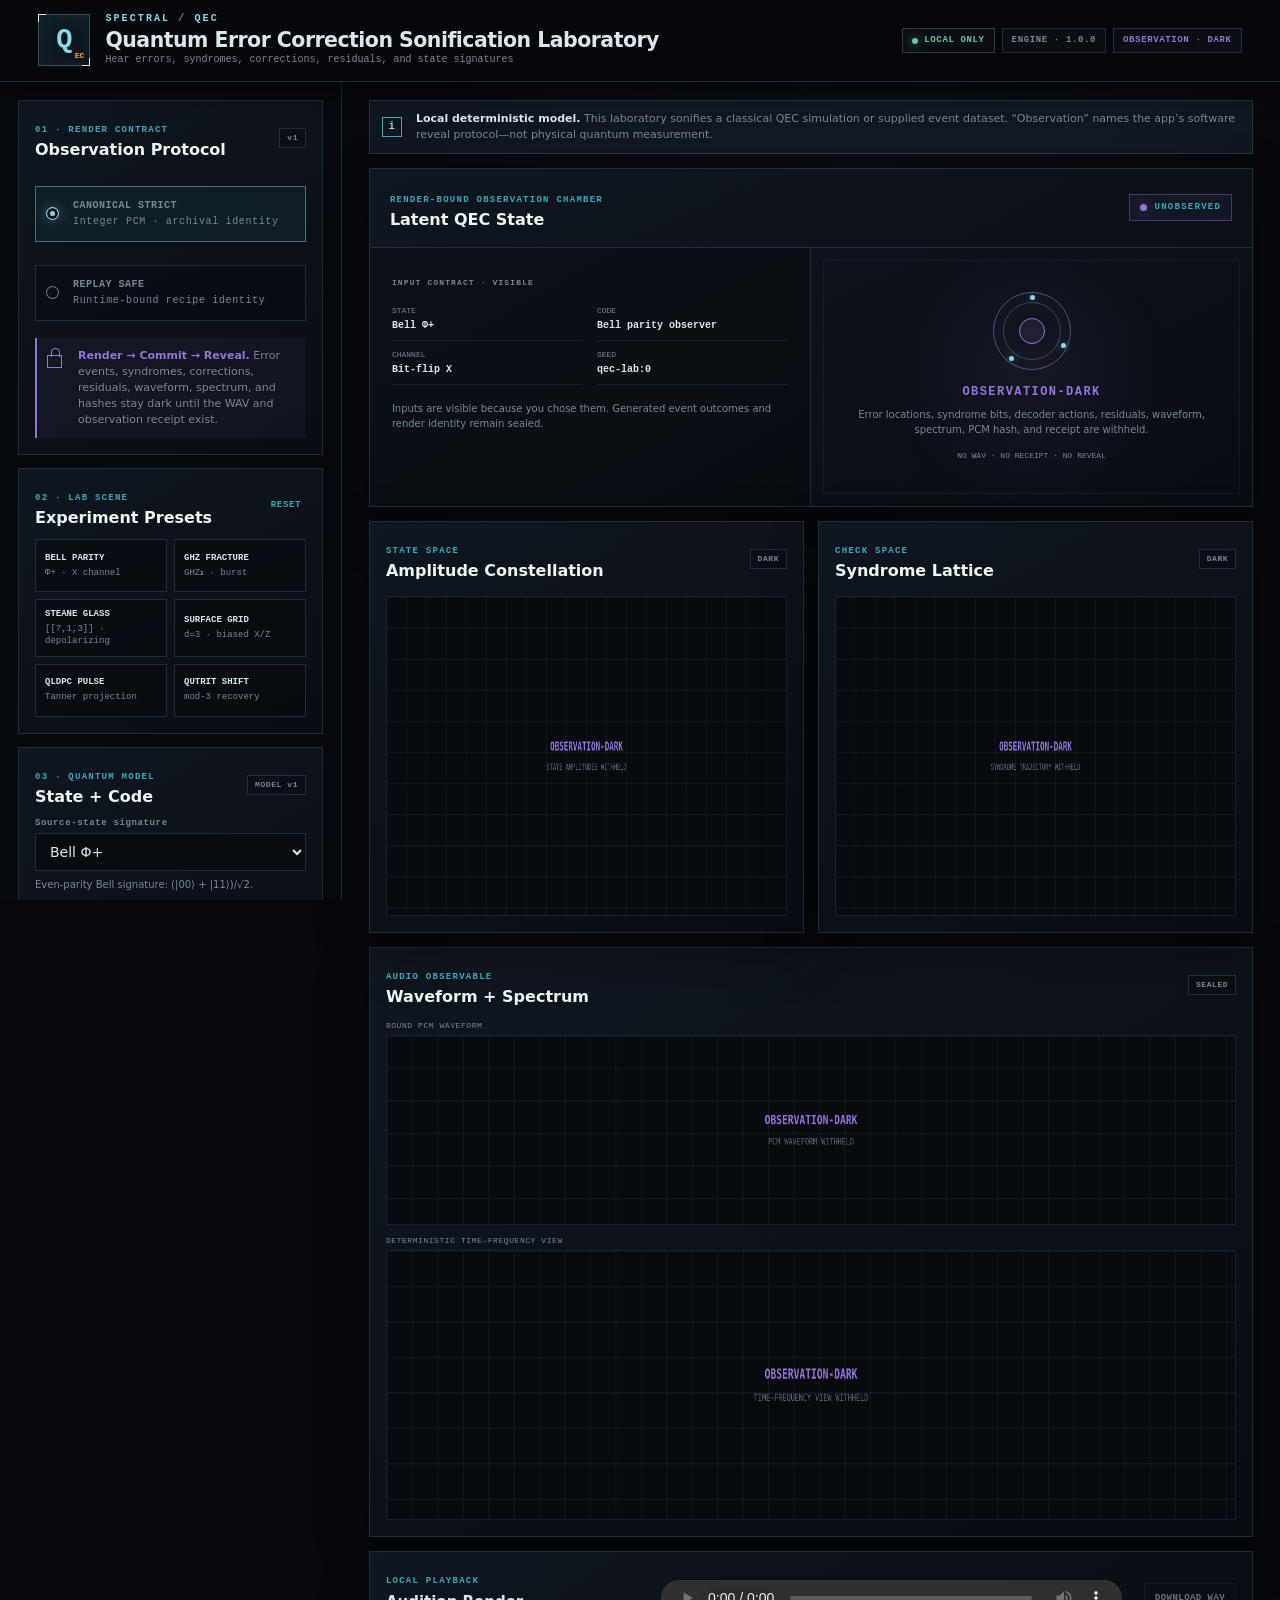
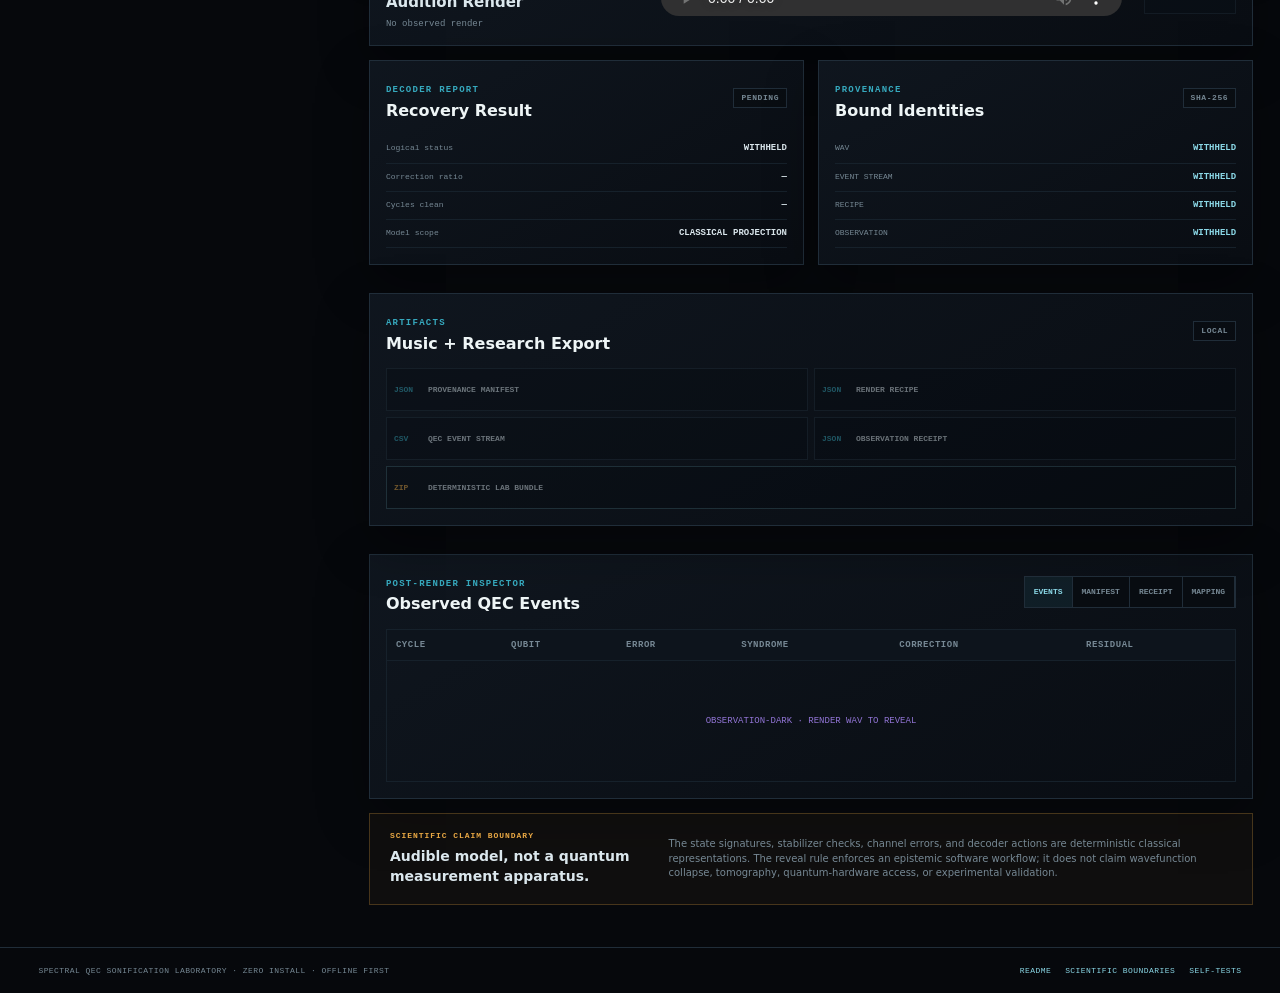
==== QEC/APP/index.html @ e5bb86a5 "Add files via upload" ====
<!doctype html>
<html lang="en">
<head>
  <meta charset="utf-8">
  <meta name="viewport" content="width=device-width, initial-scale=1">
  <meta name="color-scheme" content="dark">
  <meta http-equiv="Content-Security-Policy" content="default-src 'self' data: blob:; connect-src 'none'; img-src 'self' data: blob:; media-src 'self' data: blob:; object-src 'none'; frame-src 'none'; font-src 'self'; script-src 'self'; style-src 'self'; base-uri 'none'; form-action 'none'">
  <title>SPECTRAL QEC Sonification Laboratory 1.0</title>
  <link rel="stylesheet" href="style.css">
</head>
<body>
  <noscript><div class="fatal">This laboratory requires JavaScript. It never sends data anywhere.</div></noscript>

  <div id="qec-lab">
    <header class="app-header">
      <div class="brand">
        <div class="brand-mark" aria-hidden="true"><b>Q</b><span>EC</span></div>
        <div class="brand-copy">
          <div class="brand-line">SPECTRAL <i>/</i> QEC</div>
          <h1>Quantum Error Correction Sonification Laboratory</h1>
          <p>Hear errors, syndromes, corrections, residuals, and state signatures</p>
        </div>
      </div>
      <div class="header-status" aria-label="Laboratory status">
        <span class="chip local"><i></i>LOCAL ONLY</span>
        <span class="chip">ENGINE · 1.0.0</span>
        <span class="chip dark" id="header-observation">OBSERVATION · DARK</span>
      </div>
    </header>

    <main class="lab-shell">
      <aside class="controls" aria-label="Experiment controls">
        <section class="panel control-panel">
          <div class="panel-title"><div><span>01 · RENDER CONTRACT</span><h2>Observation Protocol</h2></div><b>v1</b></div>
          <div class="mode-grid">
            <label class="mode-card selected"><input class="identity" type="radio" name="mode" value="canonical_strict" checked><i></i><span><strong>CANONICAL STRICT</strong><small>Integer PCM · archival identity</small></span></label>
            <label class="mode-card"><input class="identity" type="radio" name="mode" value="replay_safe"><i></i><span><strong>REPLAY SAFE</strong><small>Runtime-bound recipe identity</small></span></label>
          </div>
          <div class="protocol-note"><span class="mini-lock"></span><p><strong>Render → Commit → Reveal.</strong> Error events, syndromes, corrections, residuals, waveform, spectrum, and hashes stay dark until the WAV and observation receipt exist.</p></div>
        </section>

        <section class="panel control-panel">
          <div class="panel-title compact"><div><span>02 · LAB SCENE</span><h2>Experiment Presets</h2></div><button id="reset" class="text-button" type="button">RESET</button></div>
          <div class="preset-grid" id="preset-grid">
            <button type="button" data-preset="bell"><strong>BELL PARITY</strong><small>Φ+ · X channel</small></button>
            <button type="button" data-preset="ghz"><strong>GHZ FRACTURE</strong><small>GHZ₃ · burst</small></button>
            <button type="button" data-preset="steane"><strong>STEANE GLASS</strong><small>[[7,1,3]] · depolarizing</small></button>
            <button type="button" data-preset="surface"><strong>SURFACE GRID</strong><small>d=3 · biased X/Z</small></button>
            <button type="button" data-preset="qldpc"><strong>QLDPC PULSE</strong><small>Tanner projection</small></button>
            <button type="button" data-preset="qutrit"><strong>QUTRIT SHIFT</strong><small>mod-3 recovery</small></button>
          </div>
        </section>

        <section class="panel control-panel">
          <div class="panel-title compact"><div><span>03 · QUANTUM MODEL</span><h2>State + Code</h2></div><b>MODEL v1</b></div>
          <label for="state">Source-state signature</label>
          <select class="identity" id="state"></select>
          <p class="field-note" id="state-note"></p>
          <label for="code">QEC code / observer</label>
          <select class="identity" id="code"></select>
          <div class="code-spec" id="code-spec"><div><span>n</span><b>—</b></div><div><span>k</span><b>—</b></div><div><span>d</span><b>—</b></div><div><span>checks</span><b>—</b></div></div>
          <p class="field-note" id="code-note"></p>
        </section>

        <section class="panel control-panel">
          <div class="panel-title compact"><div><span>04 · ERROR CHANNEL</span><h2>Noise + Recovery</h2></div></div>
          <label for="noise">Error model</label>
          <select class="identity" id="noise"></select>
          <p class="field-note" id="noise-note"></p>
          <label for="decoder">Decoder projection</label>
          <select class="identity" id="decoder"></select>
          <p class="field-note" id="decoder-note"></p>
          <div class="two-cols">
            <label><span>Error rate</span><div class="unit"><input class="identity" id="error-rate" type="number" value="12" min="0" max="75" step="0.1"><i>%</i></div></label>
            <label><span>QEC cycles</span><input class="identity" id="cycles" type="number" value="16" min="1" max="64" step="1"></label>
            <label><span>Max iterations</span><input class="identity" id="iterations" type="number" value="8" min="1" max="32" step="1"></label>
            <label><span>Mutation</span><input class="identity" id="mutation" type="number" value="0" min="0" max="4294967295" step="1"></label>
          </div>
        </section>

        <section class="panel control-panel">
          <div class="panel-title compact"><div><span>05 · MUSICAL MAPPING</span><h2>Instrument Layer</h2></div></div>
          <label for="texture">Sonic texture</label>
          <select class="identity" id="texture">
            <option value="harmonic_glass">Harmonic Glass</option>
            <option value="mos_lattice">MOS 6581 Lattice</option>
            <option value="industrial_pauli">Industrial Pauli Frame</option>
            <option value="dark_subspace">Dark Subspace</option>
          </select>
          <div class="two-cols">
            <label><span>Tuning A</span><div class="unit"><input class="identity" id="tuning" type="number" value="432" min="400" max="480" step="1"><i>Hz</i></div></label>
            <label><span>Tempo</span><div class="unit"><input class="identity" id="tempo" type="number" value="140" min="40" max="240" step="1"><i>BPM</i></div></label>
            <label><span>Duration</span><select class="identity" id="duration"><option value="4">4 s</option><option value="8" selected>8 s</option><option value="16">16 s</option><option value="30">30 s</option></select></label>
            <label><span>Stereo width</span><div class="unit"><input class="identity" id="width" type="number" value="72" min="0" max="100" step="1"><i>%</i></div></label>
          </div>
          <label class="range-label" for="intensity"><span>Mapping intensity <output id="intensity-out">70%</output></span><input class="identity" id="intensity" type="range" min="10" max="100" value="70"></label>
          <label class="toggle-row"><input class="identity" id="drone" type="checkbox" checked><i></i><span><strong>STATE DRONE</strong><small>Keep the selected state audible beneath QEC events</small></span></label>
        </section>

        <section class="panel control-panel">
          <div class="panel-title compact"><div><span>06 · LOCAL DATASET</span><h2>QEC Event Source</h2></div><b>OFFLINE</b></div>
          <div class="drop-zone" id="drop-zone">
            <span>⇩</span><strong>DROP QEC DATASET</strong><small>CSV · TSV · JSON · local bytes only</small>
            <button class="secondary" id="choose-file" type="button">CHOOSE FILE</button>
            <input id="file-input" type="file" accept=".csv,.tsv,.json,.txt" hidden>
          </div>
          <div class="source-status" id="source-status"><span>GENERATED EXPERIMENT</span><small>No external source loaded</small></div>
          <button class="text-button danger" id="clear-source" type="button" hidden>CLEAR DATASET</button>
        </section>

        <section class="panel control-panel render-panel">
          <button class="render-button" id="render" type="button"><span>▶</span><div><strong>RENDER WAV + OBSERVE</strong><small>Bind audio, events, hashes, and receipt</small></div></button>
          <div class="progress" id="progress"><div><span></span></div><p>READY · OBSERVATION REMAINS DARK</p></div>
        </section>
      </aside>

      <section class="stage">
        <div class="notice"><span>i</span><p><strong>Local deterministic model.</strong> This laboratory sonifies a classical QEC simulation or supplied event dataset. “Observation” names the app’s software reveal protocol—not physical quantum measurement.</p></div>

        <section class="panel chamber" id="chamber">
          <div class="chamber-head"><div><span>RENDER-BOUND OBSERVATION CHAMBER</span><h2>Latent QEC State</h2></div><div class="observation-badge dark" id="observation-badge"><i></i><span>UNOBSERVED</span></div></div>
          <div class="chamber-grid">
            <article class="latent-card">
              <span class="card-index">INPUT CONTRACT · VISIBLE</span>
              <dl>
                <div><dt>STATE</dt><dd id="latent-state">Bell Φ+</dd></div>
                <div><dt>CODE</dt><dd id="latent-code">Bell parity observer</dd></div>
                <div><dt>CHANNEL</dt><dd id="latent-noise">Bit-flip X</dd></div>
                <div><dt>SEED</dt><dd id="latent-seed">qec-lab:0</dd></div>
              </dl>
              <p>Inputs are visible because you chose them. Generated event outcomes and render identity remain sealed.</p>
            </article>
            <article class="lock-card" id="lock-card">
              <div class="orbit" aria-hidden="true"><span></span><i></i><b></b></div>
              <strong>OBSERVATION-DARK</strong>
              <p>Error locations, syndrome bits, decoder actions, residuals, waveform, spectrum, PCM hash, and receipt are withheld.</p>
              <code>NO WAV · NO RECEIPT · NO REVEAL</code>
            </article>
          </div>
          <div class="summary-grid hidden" id="summary-grid">
            <article><span>ERROR EVENTS</span><strong id="sum-errors">—</strong><small>Injected channel events</small></article>
            <article><span>SYNDROME WEIGHT</span><strong id="sum-syndrome">—</strong><small>Across all cycles</small></article>
            <article><span>CORRECTIONS</span><strong id="sum-corrections">—</strong><small>Decoder actions</small></article>
            <article><span>RESIDUALS</span><strong id="sum-residuals">—</strong><small>Post-recovery errors</small></article>
          </div>
        </section>

        <div class="visual-grid">
          <section class="panel visual"><div class="visual-head"><div><span>STATE SPACE</span><h2>Amplitude Constellation</h2></div><b id="state-tag">DARK</b></div><canvas id="state-canvas" width="900" height="460"></canvas></section>
          <section class="panel visual"><div class="visual-head"><div><span>CHECK SPACE</span><h2>Syndrome Lattice</h2></div><b id="syndrome-tag">DARK</b></div><canvas id="syndrome-canvas" width="900" height="460"></canvas></section>
        </div>

        <section class="panel audio-panel">
          <div class="visual-head"><div><span>AUDIO OBSERVABLE</span><h2>Waveform + Spectrum</h2></div><b id="audio-tag">SEALED</b></div>
          <label>BOUND PCM WAVEFORM</label><canvas id="waveform" width="1500" height="260"></canvas>
          <label>DETERMINISTIC TIME–FREQUENCY VIEW</label><canvas id="spectrum" width="1500" height="340"></canvas>
        </section>

        <section class="panel transport">
          <div><span>LOCAL PLAYBACK</span><h2>Audition Render</h2><p id="render-name">No observed render</p></div>
          <audio id="audio" controls preload="metadata"></audio>
          <button class="secondary" id="download-wav" type="button" disabled>DOWNLOAD WAV</button>
        </section>

        <div class="output-grid">
          <section class="panel output-card"><div class="visual-head"><div><span>DECODER REPORT</span><h2>Recovery Result</h2></div><b class="result neutral" id="recovery-badge">PENDING</b></div><dl class="result-list"><div><dt>Logical status</dt><dd id="logical-status">WITHHELD</dd></div><div><dt>Correction ratio</dt><dd id="correction-ratio">—</dd></div><div><dt>Cycles clean</dt><dd id="clean-cycles">—</dd></div><div><dt>Model scope</dt><dd>CLASSICAL PROJECTION</dd></div></dl></section>
          <section class="panel output-card"><div class="visual-head"><div><span>PROVENANCE</span><h2>Bound Identities</h2></div><b>SHA-256</b></div><dl class="hash-list"><div><dt>WAV</dt><dd id="wav-hash">WITHHELD</dd></div><div><dt>EVENT STREAM</dt><dd id="event-hash">WITHHELD</dd></div><div><dt>RECIPE</dt><dd id="recipe-hash">WITHHELD</dd></div><div><dt>OBSERVATION</dt><dd id="receipt-hash">WITHHELD</dd></div></dl></section>
          <section class="panel output-card"><div class="visual-head"><div><span>ARTIFACTS</span><h2>Music + Research Export</h2></div><b>LOCAL</b></div><div class="download-grid"><button data-download="manifest" disabled><span>JSON</span><strong>PROVENANCE MANIFEST</strong></button><button data-download="recipe" disabled><span>JSON</span><strong>RENDER RECIPE</strong></button><button data-download="events" disabled><span>CSV</span><strong>QEC EVENT STREAM</strong></button><button data-download="receipt" disabled><span>JSON</span><strong>OBSERVATION RECEIPT</strong></button><button class="bundle" data-download="bundle" disabled><span>ZIP</span><strong>DETERMINISTIC LAB BUNDLE</strong></button></div></section>
        </div>

        <section class="panel inspector">
          <div class="inspector-head"><div><span>POST-RENDER INSPECTOR</span><h2>Observed QEC Events</h2></div><div class="tabs" role="tablist"><button class="active" data-tab="events">EVENTS</button><button data-tab="manifest">MANIFEST</button><button data-tab="receipt">RECEIPT</button><button data-tab="mapping">MAPPING</button></div></div>
          <div class="table-wrap" id="event-view"><table><thead><tr><th>CYCLE</th><th>QUBIT</th><th>ERROR</th><th>SYNDROME</th><th>CORRECTION</th><th>RESIDUAL</th></tr></thead><tbody id="event-body"><tr><td colspan="6">OBSERVATION-DARK · RENDER WAV TO REVEAL</td></tr></tbody></table></div>
          <pre id="json-view" hidden>OBSERVATION-DARK</pre>
        </section>

        <section class="boundary"><div><span>SCIENTIFIC CLAIM BOUNDARY</span><strong>Audible model, not a quantum measurement apparatus.</strong></div><p>The state signatures, stabilizer checks, channel errors, and decoder actions are deterministic classical representations. The reveal rule enforces an epistemic software workflow; it does not claim wavefunction collapse, tomography, quantum-hardware access, or experimental validation.</p></section>
      </section>
    </main>

    <footer><span>SPECTRAL QEC SONIFICATION LABORATORY · ZERO INSTALL · OFFLINE FIRST</span><nav><a href="README.md">README</a><a href="docs/SCIENTIFIC_BOUNDARIES.md">SCIENTIFIC BOUNDARIES</a><a href="tests/index.html">SELF-TESTS</a></nav></footer>
    <div class="toast" id="toast" role="status" aria-live="polite"></div>
  </div>

  <script src="app.js"></script>
</body>
</html>
---- QEC/APP/style.css ----
:root {
  color-scheme: dark;
  --bg:#06080c;--surface:#0b1016;--surface2:#101720;--surface3:#151e28;--line:#202d39;--soft:#16212b;
  --text:#dbe7ed;--muted:#768894;--ice:#8bd8e7;--cyan:#36a9be;--amber:#e9a844;--violet:#9275d6;
  --green:#67c7a3;--red:#de6c68;--mono:"SFMono-Regular",Consolas,"Liberation Mono",Menlo,monospace;
  --sans:Inter,ui-sans-serif,system-ui,-apple-system,BlinkMacSystemFont,"Segoe UI",sans-serif;
}
*{box-sizing:border-box}html{min-width:320px;background:var(--bg)}body{margin:0;color:var(--text);background:radial-gradient(circle at 68% -10%,rgba(63,93,120,.16),transparent 35rem),var(--bg);font:14px/1.45 var(--sans)}button,input,select{color:inherit;font:inherit}button,select,input{cursor:pointer}button:disabled,input:disabled,select:disabled{cursor:not-allowed;opacity:.45}a{color:var(--ice);text-decoration:none}a:hover{color:#d2f9ff}:focus-visible{outline:2px solid var(--ice);outline-offset:2px}::selection{color:#061014;background:var(--ice)}.fatal{padding:18px;color:#170b04;background:var(--amber);font-weight:800;text-align:center}
.app-header{position:sticky;z-index:20;top:0;display:flex;align-items:center;justify-content:space-between;gap:24px;min-height:82px;padding:12px clamp(18px,3vw,42px);border-bottom:1px solid var(--line);background:rgba(6,8,12,.95);box-shadow:0 8px 28px #0007;backdrop-filter:blur(16px)}.brand{display:flex;align-items:center;min-width:0;gap:15px}.brand-copy{min-width:0}.brand-mark{position:relative;display:grid;width:52px;height:52px;flex:0 0 52px;place-items:center;border:1px solid #36505e;background:linear-gradient(145deg,#36a9be22,#9275d614);box-shadow:inset 0 0 24px #36a9be14}.brand-mark:before,.brand-mark:after{position:absolute;width:7px;height:7px;content:"";border-color:var(--ice)}.brand-mark:before{top:-1px;left:-1px;border-top:1px solid;border-left:1px solid}.brand-mark:after{right:-1px;bottom:-1px;border-right:1px solid;border-bottom:1px solid}.brand-mark b{color:var(--ice);font:800 27px/1 var(--mono)}.brand-mark span{position:absolute;right:5px;bottom:5px;color:var(--amber);font:700 8px/1 var(--mono)}.brand-line{color:var(--ice);font:800 10px/1 var(--mono);letter-spacing:.21em}.brand-line i{color:var(--muted);font-style:normal}.brand h1{overflow:hidden;margin:5px 0 1px;font-size:clamp(16px,1.6vw,22px);line-height:1.15;letter-spacing:-.025em;text-overflow:ellipsis;white-space:nowrap}.brand p{overflow:hidden;margin:0;color:var(--muted);font:10px/1.25 var(--mono);text-overflow:ellipsis;white-space:nowrap}.header-status{display:flex;justify-content:flex-end;flex-wrap:wrap;gap:7px}.chip{display:inline-flex;align-items:center;gap:6px;padding:7px 9px;color:var(--muted);border:1px solid var(--line);background:#0a0e13;font:700 9px/1 var(--mono);letter-spacing:.07em;white-space:nowrap}.chip.local{color:var(--green);border-color:#67c7a347}.chip.local i{width:6px;height:6px;border-radius:50%;background:var(--green);box-shadow:0 0 10px #67c7a3aa}.chip.dark{color:var(--violet);border-color:#9275d647}.chip.observed{color:var(--ice);border-color:#8bd8e766}
.lab-shell{display:grid;grid-template-columns:370px minmax(0,1fr);align-items:start;max-width:1900px;min-height:calc(100vh - 82px);margin:auto}.controls{position:sticky;top:82px;overflow:auto;height:calc(100vh - 82px);padding:18px;border-right:1px solid var(--line);background:#080b10b8;scrollbar-color:var(--line) transparent;scrollbar-width:thin}.stage{min-width:0;padding:18px clamp(16px,2.1vw,34px) 42px}.panel{border:1px solid var(--line);background:linear-gradient(150deg,#101720eb,#090d13f0);box-shadow:0 18px 50px #0005}.control-panel{margin-bottom:13px;padding:16px;box-shadow:none}.panel-title,.visual-head,.chamber-head,.inspector-head{display:flex;align-items:flex-start;justify-content:space-between;gap:12px;margin-bottom:16px}.panel-title.compact{align-items:center;margin-bottom:13px}.panel-title span,.visual-head span,.chamber-head span,.inspector-head span{color:var(--cyan);font:700 9px/1 var(--mono);letter-spacing:.14em}.panel-title h2,.visual-head h2,.chamber-head h2,.inspector-head h2{margin:4px 0 0;color:#eef5f6;font-size:16px;line-height:1.1}.panel-title>b,.visual-head>b{align-self:center;padding:5px 7px;color:var(--muted);border:1px solid var(--line);background:#06080c61;font:700 8px/1 var(--mono);letter-spacing:.07em;white-space:nowrap}.text-button{padding:5px;color:var(--cyan);border:0;background:transparent;font:700 9px/1 var(--mono);letter-spacing:.07em}.text-button:hover{color:var(--ice)}.text-button.danger{margin-top:8px;color:var(--red)}
.mode-grid{display:grid;gap:7px}.mode-card{display:grid;grid-template-columns:17px minmax(0,1fr);align-items:center;gap:10px;min-height:56px;padding:10px;border:1px solid var(--line);background:#05080c5c}.mode-card input{position:absolute;opacity:0}.mode-card>i{display:block;width:13px;height:13px;border:1px solid var(--muted);border-radius:50%;box-shadow:inset 0 0 0 3px var(--surface)}.mode-card strong,.mode-card small{display:block}.mode-card strong{font:700 10px/1.2 var(--mono);letter-spacing:.05em}.mode-card small{margin-top:4px;color:var(--muted);font:10px/1.2 var(--mono)}.mode-card.selected{border-color:#8bd8e773;background:#36a9be12}.mode-card.selected>i{border-color:var(--ice);background:var(--ice);box-shadow:inset 0 0 0 3px var(--surface),0 0 12px #8bd8e75a}.protocol-note{display:grid;grid-template-columns:22px 1fr;gap:9px;margin-top:12px;padding:10px;border-left:2px solid var(--violet);background:#9275d60f}.protocol-note p{margin:0;color:var(--muted);font-size:11px}.protocol-note strong{color:var(--violet)}.mini-lock{position:relative;width:15px;height:13px;margin-top:7px;border:1px solid var(--violet)}.mini-lock:before{position:absolute;top:-8px;left:3px;width:7px;height:8px;content:"";border:1px solid var(--violet);border-bottom:0;border-radius:5px 5px 0 0}
.preset-grid{display:grid;grid-template-columns:repeat(2,minmax(0,1fr));gap:7px}.preset-grid button{min-height:53px;padding:9px;text-align:left;border:1px solid var(--line);background:#06090d80}.preset-grid button:hover,.preset-grid button.active{border-color:#36a9be88;background:#36a9be12}.preset-grid strong,.preset-grid small{display:block}.preset-grid strong{font:700 9px/1.2 var(--mono)}.preset-grid small{margin-top:4px;color:var(--muted);font:9px/1.25 var(--mono)}label{display:block;margin:11px 0 5px;color:var(--muted);font:700 9px/1 var(--mono);letter-spacing:.07em}select,input[type=text],input[type=number]{width:100%;min-width:0;min-height:38px;padding:8px 10px;border:1px solid var(--line);border-radius:0;outline:0;background:#080c11}select:focus,input:focus{border-color:var(--cyan);box-shadow:0 0 0 2px #36a9be14}.field-note{min-height:0;margin:7px 0 0;color:var(--muted);font-size:10px;line-height:1.4}.code-spec{display:grid;grid-template-columns:repeat(4,1fr);gap:5px;margin-top:9px}.code-spec div{padding:7px 4px;text-align:center;border:1px solid var(--soft);background:#05080c5c}.code-spec span,.code-spec b{display:block}.code-spec span{color:var(--muted);font:8px/1 var(--mono);text-transform:uppercase}.code-spec b{margin-top:4px;color:var(--ice);font:700 12px/1 var(--mono)}.two-cols{display:grid;grid-template-columns:repeat(2,minmax(0,1fr));gap:0 9px}.two-cols label>span{display:block;margin:11px 0 5px}.unit{position:relative}.unit input{padding-right:43px}.unit i{position:absolute;top:50%;right:9px;color:var(--muted);font:normal 8px/1 var(--mono);transform:translateY(-50%);pointer-events:none}.range-label>span{display:flex;justify-content:space-between}.range-label output{color:var(--ice)}input[type=range]{width:100%;height:4px;margin:13px 0 5px;appearance:none;background:var(--line)}input[type=range]::-webkit-slider-thumb{width:12px;height:16px;border:1px solid var(--ice);border-radius:0;background:var(--surface);appearance:none}.toggle-row{display:grid;grid-template-columns:30px minmax(0,1fr);align-items:center;gap:8px;margin-top:12px}.toggle-row input{position:absolute;opacity:0}.toggle-row>i{position:relative;width:28px;height:15px;border:1px solid var(--line);background:#090d12}.toggle-row>i:after{position:absolute;top:2px;left:2px;width:9px;height:9px;content:"";background:var(--muted);transition:transform .15s}.toggle-row input:checked+i:after{background:var(--ice);transform:translateX(13px)}.toggle-row strong,.toggle-row small{display:block}.toggle-row strong{font:700 8px/1.2 var(--mono)}.toggle-row small{margin-top:3px;color:var(--muted);font:9px/1.3 var(--mono)}
.drop-zone{display:grid;min-height:126px;padding:12px;text-align:center;border:1px dashed #30414f;background:#06090d6b;place-items:center;align-content:center;gap:4px}.drop-zone.dragging{border-color:var(--ice);background:#36a9be14}.drop-zone>span{color:var(--cyan);font:22px/1 var(--mono)}.drop-zone strong{font:700 9px/1.2 var(--mono);letter-spacing:.1em}.drop-zone small{color:var(--muted);font:9px/1.4 var(--mono)}.secondary{min-height:31px;padding:7px 10px;border:1px solid var(--line);background:#0b1118;font:700 9px/1 var(--mono);letter-spacing:.05em}.secondary:hover{border-color:var(--cyan)}.drop-zone .secondary{margin-top:6px}.source-status{margin-top:8px;padding:9px;border-left:2px solid var(--cyan);background:#36a9be0d}.source-status span,.source-status small{display:block;overflow:hidden;text-overflow:ellipsis;white-space:nowrap}.source-status span{font:700 9px/1.2 var(--mono)}.source-status small{margin-top:3px;color:var(--muted);font:9px/1.35 var(--mono)}.render-button{display:grid;grid-template-columns:38px 1fr;align-items:center;width:100%;min-height:66px;padding:10px 12px;text-align:left;border:1px solid #8bd8e785;background:linear-gradient(100deg,#36a9be29,#9275d614);box-shadow:inset 0 0 24px #36a9be0d}.render-button:hover{border-color:var(--ice);background:linear-gradient(100deg,#36a9be3d,#9275d61c)}.render-button>span{color:var(--ice);font-size:23px}.render-button strong,.render-button small{display:block}.render-button strong{font:800 10px/1.2 var(--mono);letter-spacing:.06em}.render-button small{margin-top:5px;color:var(--muted);font:9px/1 var(--mono)}.progress{margin-top:11px}.progress>div{overflow:hidden;height:3px;background:var(--line)}.progress>div span{display:block;width:0;height:100%;background:var(--ice);box-shadow:0 0 12px #8bd8e78c;transition:width .15s}.progress p{margin:6px 0 0;color:var(--muted);font:9px/1.3 var(--mono)}
.notice{display:grid;grid-template-columns:24px 1fr;align-items:center;gap:10px;margin-bottom:14px;padding:10px 12px;border:1px solid #263442;background:#18222d94}.notice>span{display:grid;width:20px;height:20px;color:var(--ice);border:1px solid var(--cyan);place-items:center;font:700 10px/1 var(--mono)}.notice p{margin:0;color:var(--muted);font-size:11px}.notice strong{color:var(--text)}.chamber{overflow:hidden;margin-bottom:14px}.chamber-head{align-items:center;margin:0;padding:18px 20px;border-bottom:1px solid var(--line)}.observation-badge{display:inline-flex;align-items:center;gap:8px;padding:8px 10px;font:700 9px/1 var(--mono);letter-spacing:.08em}.observation-badge i{width:7px;height:7px;border-radius:50%}.observation-badge.dark{color:var(--violet);border:1px solid #9275d661;background:#9275d60f}.observation-badge.dark i{background:var(--violet);box-shadow:0 0 12px #9275d68c}.observation-badge.observed{color:var(--ice);border:1px solid #8bd8e76b;background:#36a9be14}.observation-badge.observed i{background:var(--ice);box-shadow:0 0 12px #8bd8e78c}.chamber-grid{display:grid;grid-template-columns:minmax(260px,.85fr) minmax(320px,1.15fr);min-height:258px}.latent-card,.lock-card{padding:22px}.latent-card{border-right:1px solid var(--line);background:#06090d59}.card-index{color:var(--muted);font:700 8px/1 var(--mono);letter-spacing:.14em}.latent-card dl{display:grid;grid-template-columns:repeat(2,minmax(0,1fr));gap:10px 14px;margin:17px 0}.latent-card dl div{min-width:0;padding-bottom:8px;border-bottom:1px solid var(--soft)}.latent-card dt,.latent-card dd{overflow:hidden;margin:0;text-overflow:ellipsis;white-space:nowrap}.latent-card dt{color:var(--muted);font:8px/1 var(--mono)}.latent-card dd{margin-top:5px;font:700 10px/1.2 var(--mono)}.latent-card p{margin:0;color:var(--muted);font-size:10px}.lock-card{position:relative;display:grid;overflow:hidden;text-align:center;place-content:center;justify-items:center;background:radial-gradient(circle,#9275d614,transparent 55%)}.lock-card:before{position:absolute;inset:12px;content:"";border:1px solid #9275d61a}.orbit{position:relative;width:78px;height:78px;margin-bottom:16px;border:1px solid #9275d68c;border-radius:50%}.orbit:before,.orbit:after{position:absolute;inset:9px;content:"";border:1px solid #8bd8e740;border-radius:50%}.orbit:after{inset:25px;border-color:var(--violet);background:#9275d61c}.orbit span,.orbit i,.orbit b{position:absolute;width:5px;height:5px;border-radius:50%;background:var(--ice);box-shadow:0 0 9px #8bd8e799}.orbit span{top:2px;left:36px}.orbit i{right:4px;bottom:21px}.orbit b{bottom:8px;left:15px}.lock-card>strong{color:var(--violet);font:800 12px/1 var(--mono);letter-spacing:.12em}.lock-card>p{max-width:520px;margin:10px 0 14px;color:var(--muted);font-size:10px}.lock-card code{color:var(--muted);font:8px/1.2 var(--mono)}.chamber.observed .lock-card{background:radial-gradient(circle,#36a9be17,transparent 56%)}.chamber.observed .lock-card>strong{color:var(--ice)}.summary-grid{display:grid;grid-template-columns:repeat(4,1fr);border-top:1px solid var(--line)}.summary-grid.hidden{display:none}.summary-grid article{min-width:0;padding:14px 16px;border-right:1px solid var(--line)}.summary-grid article:last-child{border:0}.summary-grid span,.summary-grid strong,.summary-grid small{display:block}.summary-grid span{color:var(--muted);font:8px/1 var(--mono)}.summary-grid strong{margin-top:6px;color:var(--ice);font:800 21px/1 var(--mono)}.summary-grid small{margin-top:5px;color:var(--muted);font-size:9px}
.visual-grid{display:grid;grid-template-columns:repeat(2,minmax(0,1fr));gap:14px;margin-bottom:14px}.visual{min-width:0;padding:16px}.visual-head{align-items:center}.visual canvas{height:320px;border:1px solid var(--soft)}canvas{display:block;width:100%;background:#080b10}.audio-panel,.transport,.output-card,.inspector{margin-bottom:14px;padding:16px}.audio-panel>label{margin:12px 0 5px;color:var(--muted);font:8px/1 var(--mono)}#waveform{height:190px;border:1px solid var(--soft)}#spectrum{height:270px;border:1px solid var(--soft)}.transport{display:grid;grid-template-columns:minmax(220px,.55fr) minmax(300px,1fr) auto;align-items:center;gap:22px}.transport>div>span{color:var(--cyan);font:700 9px/1 var(--mono);letter-spacing:.14em}.transport h2{margin:4px 0 0;font-size:15px}.transport p{overflow:hidden;margin:5px 0 0;color:var(--muted);font:9px/1.2 var(--mono);text-overflow:ellipsis;white-space:nowrap}audio{width:100%;height:36px;filter:grayscale(1) contrast(1.1)}.output-grid{display:grid;grid-template-columns:.8fr 1fr 1.2fr;gap:14px;margin-bottom:14px}.output-card{min-width:0}.result{align-self:center;padding:6px 8px;font:700 8px/1 var(--mono);letter-spacing:.08em}.result.neutral{color:var(--muted);border:1px solid var(--line)}.result.pass{color:var(--green);border:1px solid #67c7a361;background:#67c7a30f}.result.warn{color:var(--amber);border:1px solid #e9a84461;background:#e9a8440f}.result-list,.hash-list{margin:0}.result-list div,.hash-list div{display:grid;grid-template-columns:minmax(0,1fr) minmax(0,1.2fr);gap:9px;align-items:baseline;padding:8px 0;border-bottom:1px solid var(--soft)}.result-list dt,.hash-list dt{color:var(--muted);font:8px/1.25 var(--mono)}.result-list dd,.hash-list dd{overflow:hidden;margin:0;text-align:right;font:700 9px/1.25 var(--mono);text-overflow:ellipsis;white-space:nowrap}.hash-list dd{color:var(--ice)}.download-grid{display:grid;grid-template-columns:repeat(2,minmax(0,1fr));gap:6px}.download-grid button{display:grid;grid-template-columns:34px minmax(0,1fr);align-items:center;min-height:43px;padding:7px;text-align:left;border:1px solid var(--line);background:#06090d75}.download-grid button:not(:disabled):hover{border-color:var(--cyan);background:#36a9be0f}.download-grid button span{color:var(--cyan);font:700 8px/1 var(--mono)}.download-grid button strong{overflow:hidden;font:700 8px/1.2 var(--mono);text-overflow:ellipsis;white-space:nowrap}.download-grid .bundle{grid-column:1/-1;border-color:#8bd8e759}.download-grid .bundle span{color:var(--amber)}
.inspector-head{align-items:center}.tabs{display:flex;overflow:auto;max-width:100%;border:1px solid var(--line)}.tabs button{min-height:30px;padding:6px 9px;color:var(--muted);border:0;border-right:1px solid var(--line);background:#080c11;font:700 8px/1 var(--mono)}.tabs button.active{color:var(--ice);background:#36a9be17}.table-wrap{overflow:auto;max-height:420px;border:1px solid var(--soft)}table{width:100%;border-collapse:collapse;font:9px/1.35 var(--mono)}th{position:sticky;top:0;padding:9px;color:var(--muted);background:#0d141c;text-align:left;letter-spacing:.06em}td{padding:8px 9px;border-top:1px solid var(--soft);white-space:nowrap}tbody tr:hover{background:#36a9be0a}td[colspan]{height:120px;color:var(--violet);text-align:center}.inspector pre{overflow:auto;max-height:430px;margin:0;padding:15px;color:#a9c4cf;border:1px solid var(--soft);background:#06090d;font:10px/1.55 var(--mono)}.boundary{display:grid;grid-template-columns:minmax(230px,.45fr) 1fr;gap:25px;align-items:center;padding:18px 20px;border:1px solid #e9a84442;background:#e9a84409}.boundary span,.boundary strong{display:block}.boundary span{color:var(--amber);font:700 8px/1 var(--mono);letter-spacing:.12em}.boundary strong{margin-top:6px;font-size:14px}.boundary p{margin:0;color:var(--muted);font-size:10px}footer{display:flex;justify-content:space-between;gap:18px;padding:17px clamp(18px,3vw,42px);color:var(--muted);border-top:1px solid var(--line);background:#06080c;font:8px/1.4 var(--mono);letter-spacing:.055em}footer nav{display:flex;flex-wrap:wrap;justify-content:flex-end;gap:14px}.toast{position:fixed;z-index:100;right:20px;bottom:20px;max-width:min(420px,calc(100vw - 40px));padding:11px 14px;color:var(--text);border:1px solid var(--cyan);background:#0c141b;box-shadow:0 15px 45px #0007;font:10px/1.35 var(--mono);opacity:0;transform:translateY(12px);pointer-events:none;transition:.18s}.toast.visible{opacity:1;transform:none}.toast.error{border-color:var(--red)}
@media(max-width:1280px){.lab-shell{grid-template-columns:342px minmax(0,1fr)}.output-grid{grid-template-columns:repeat(2,minmax(0,1fr))}.output-card:last-child{grid-column:1/-1}.chamber-grid{grid-template-columns:1fr 1fr}}
@media(max-width:980px){.app-header{position:relative;align-items:flex-start}.header-status{max-width:220px}.lab-shell{display:block}.controls{position:relative;top:auto;display:grid;grid-template-columns:repeat(2,minmax(0,1fr));gap:13px;overflow:visible;width:100%;height:auto;border-right:0;border-bottom:1px solid var(--line)}.control-panel{margin:0}.render-panel{grid-column:1/-1}.visual-grid{grid-template-columns:1fr}}
@media(max-width:700px){.app-header{display:block}.brand p{display:none}.header-status{justify-content:flex-start;max-width:none;margin-top:10px}.controls{display:block;padding:12px}.control-panel{margin-bottom:11px}.stage{padding:12px}.chamber-grid{display:block}.latent-card{border-right:0;border-bottom:1px solid var(--line)}.summary-grid{grid-template-columns:repeat(2,1fr)}.output-grid{grid-template-columns:1fr}.output-card:last-child{grid-column:auto}.transport{grid-template-columns:1fr;gap:12px}.inspector-head{display:block}.tabs{margin-top:12px}.boundary{grid-template-columns:1fr;gap:9px}footer{display:block}footer nav{justify-content:flex-start;margin-top:10px}}
@media(max-width:430px){.brand-mark{width:44px;height:44px;flex-basis:44px}.brand h1{font-size:14px}.header-status .chip:nth-child(2){display:none}.two-cols,.preset-grid,.download-grid{grid-template-columns:1fr}.download-grid .bundle{grid-column:auto}.latent-card dl,.summary-grid{grid-template-columns:1fr}}
@media(prefers-reduced-motion:reduce){*{transition:none!important}}
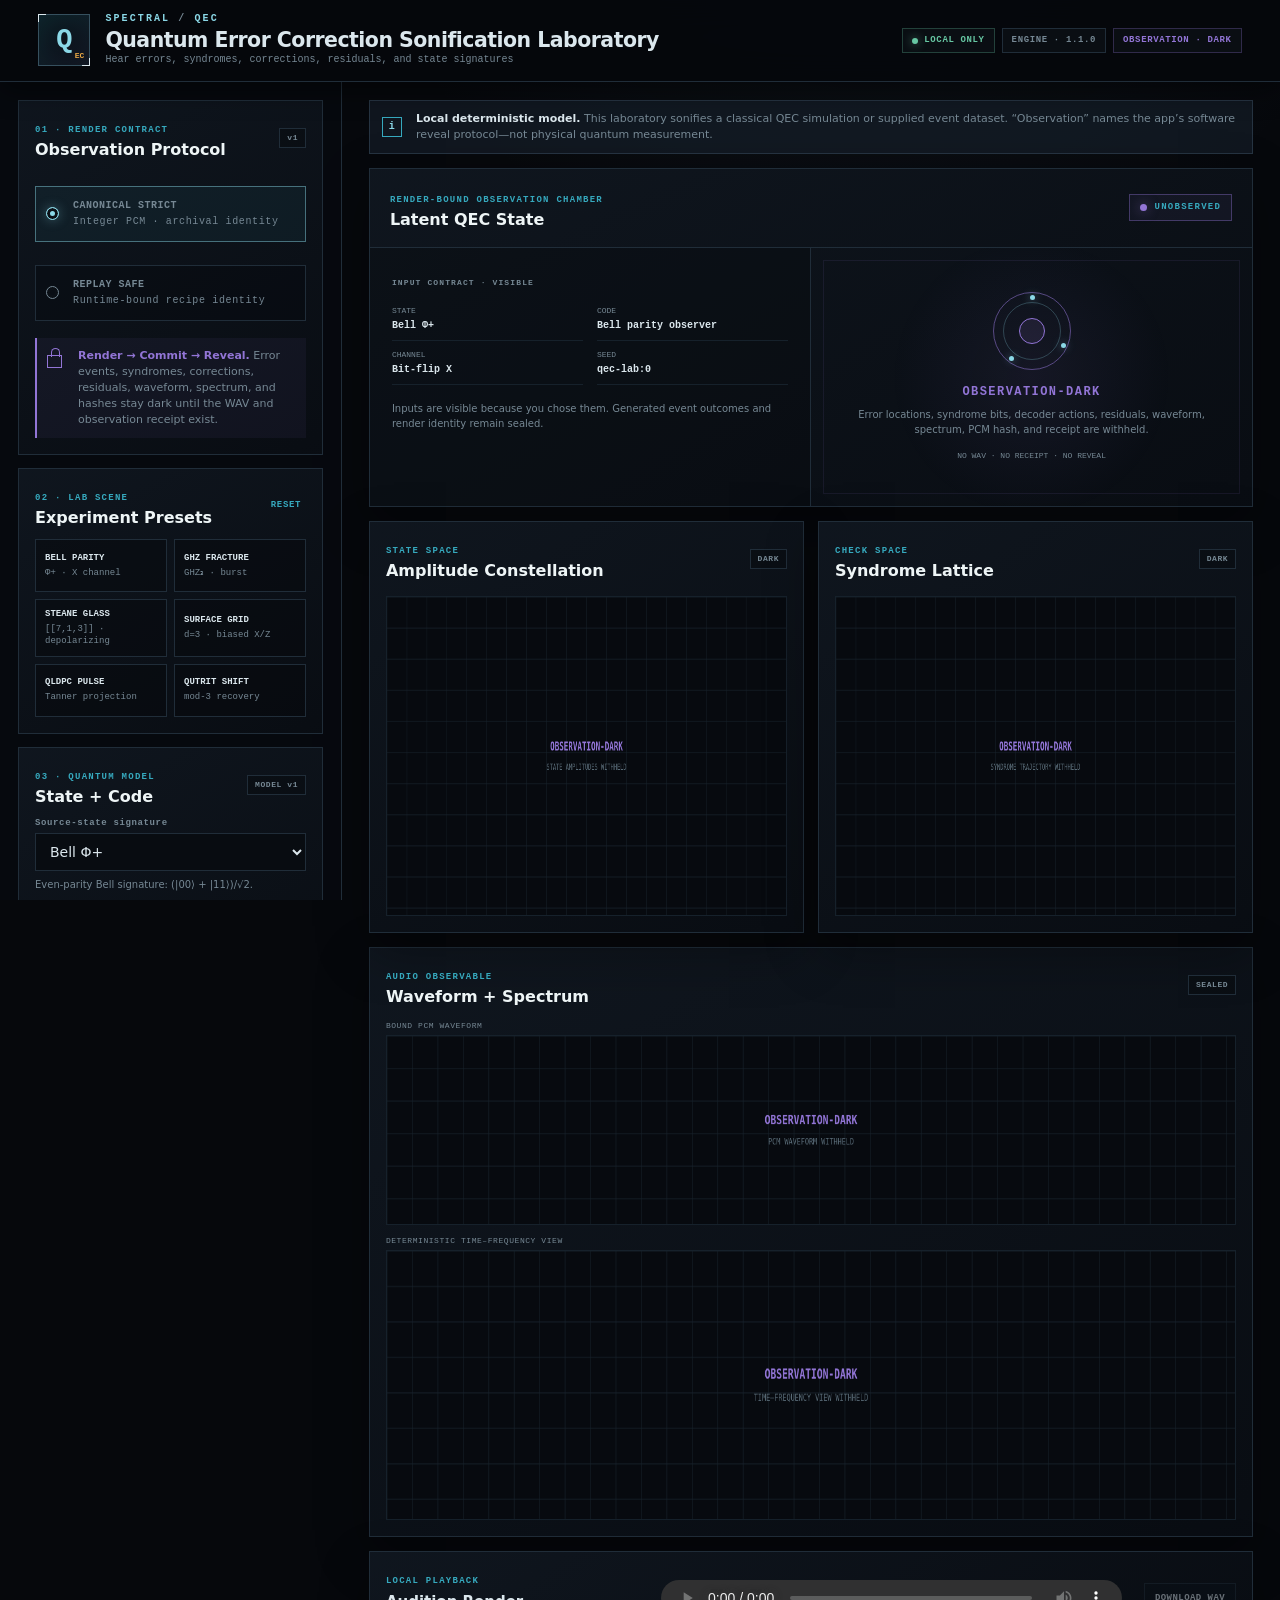
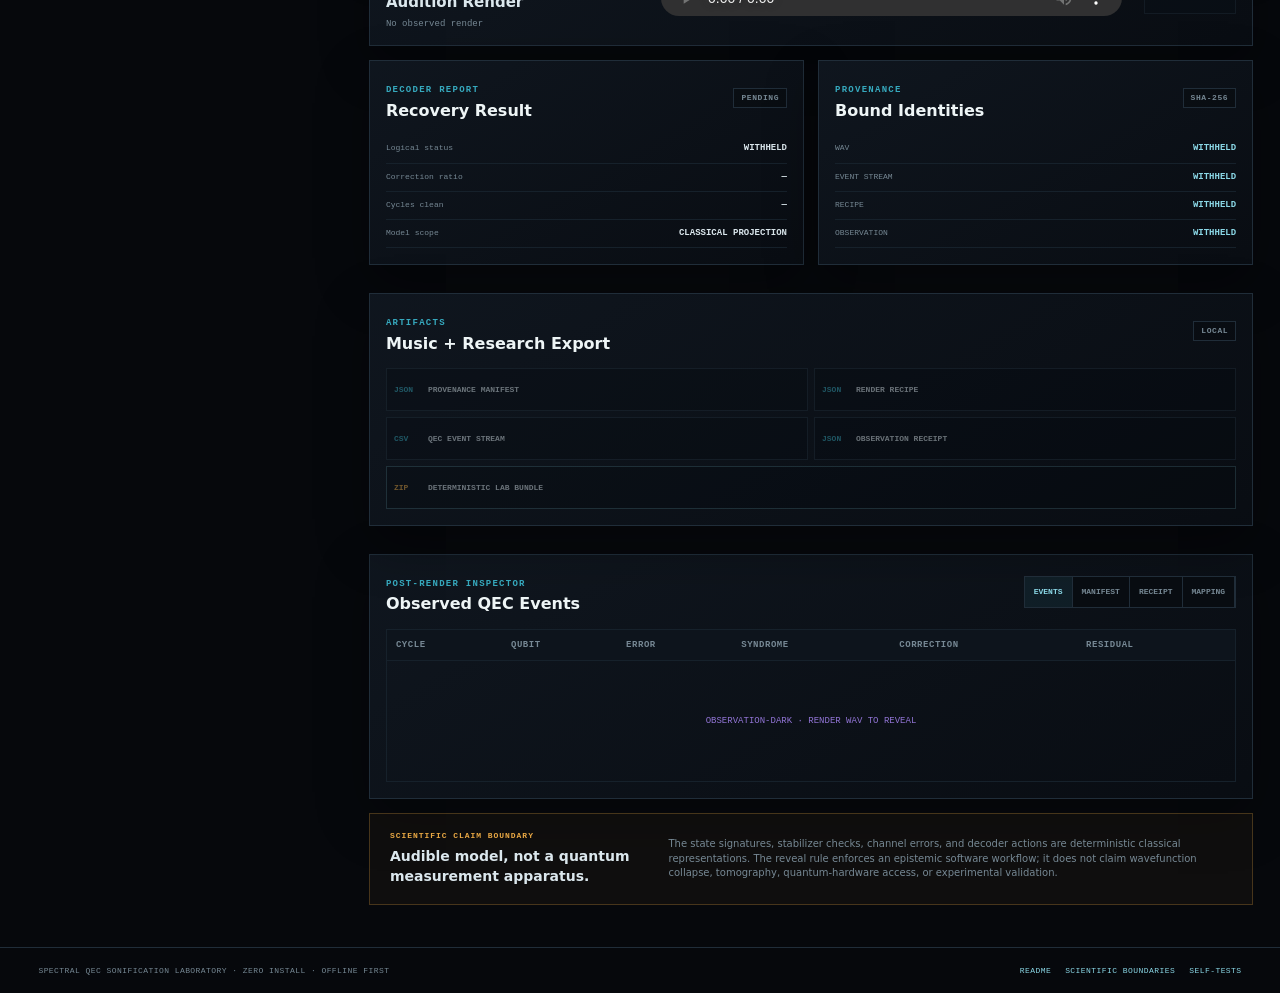
==== commit 9814d842: "fix(qec): display engine 1.1.0 matching raw-byte provenance runtime" ====
--- a/QEC/APP/index.html
+++ b/QEC/APP/index.html
@@ -23,7 +23,7 @@
       </div>
       <div class="header-status" aria-label="Laboratory status">
         <span class="chip local"><i></i>LOCAL ONLY</span>
-        <span class="chip">ENGINE · 1.0.0</span>
+        <span class="chip">ENGINE · 1.1.0</span>
         <span class="chip dark" id="header-observation">OBSERVATION · DARK</span>
       </div>
     </header>
